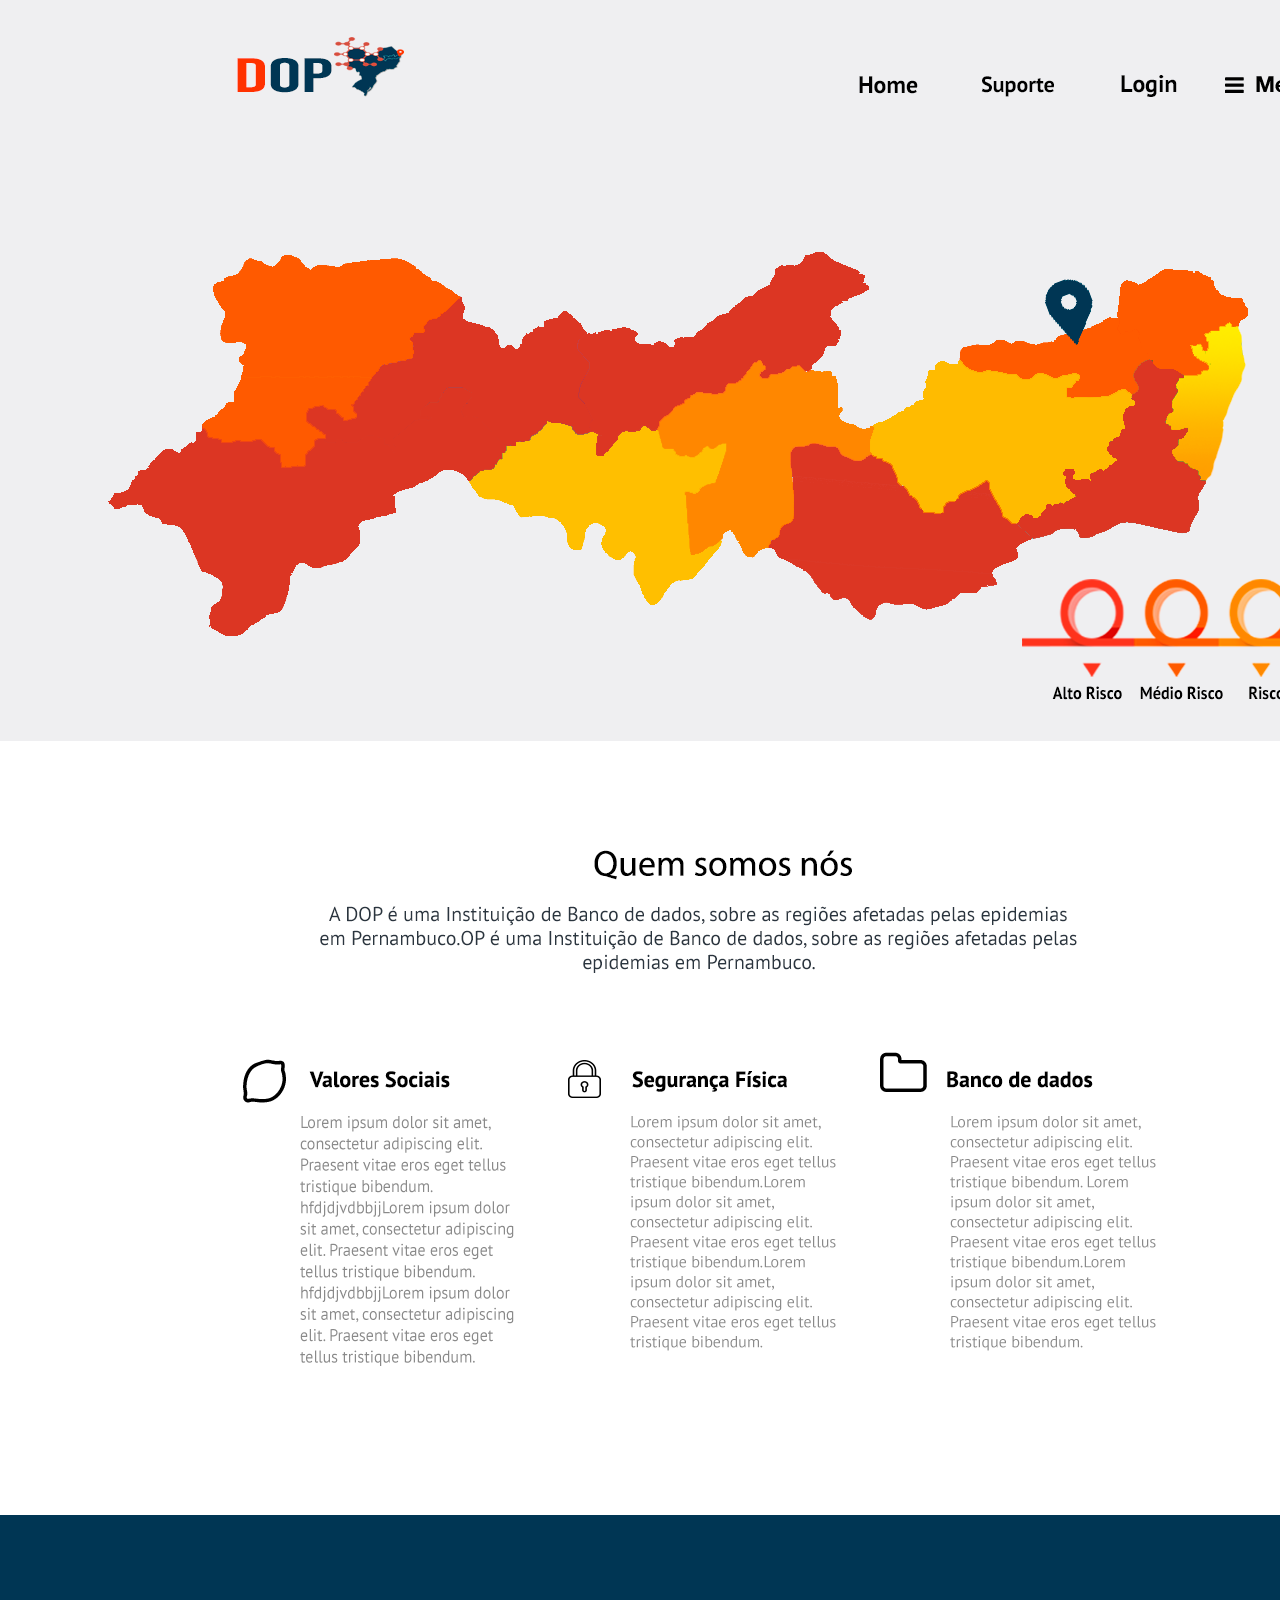
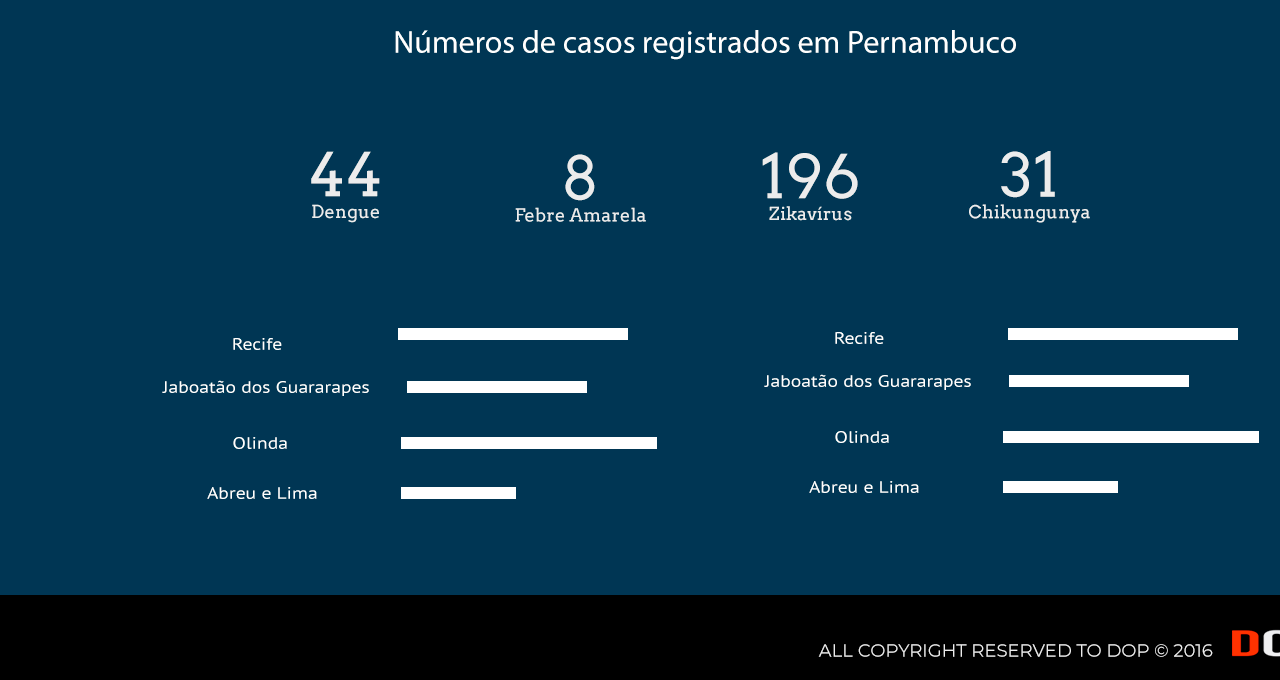
==== Website for the end user/index.html @ 22c0037e "Add files via upload" ====
<!DOCTYPE html>
<html>
  <head>
    <style>
    #bg {
  position: absolute;
  top: 0;
  left: 0;

  min-width: 100%;
  min-height: 100%;
  overflow: visible;
}
    </style>

  </head>
  <body>
    <img src="SITE.png" id="bg" alt="">

  </body>
</html>
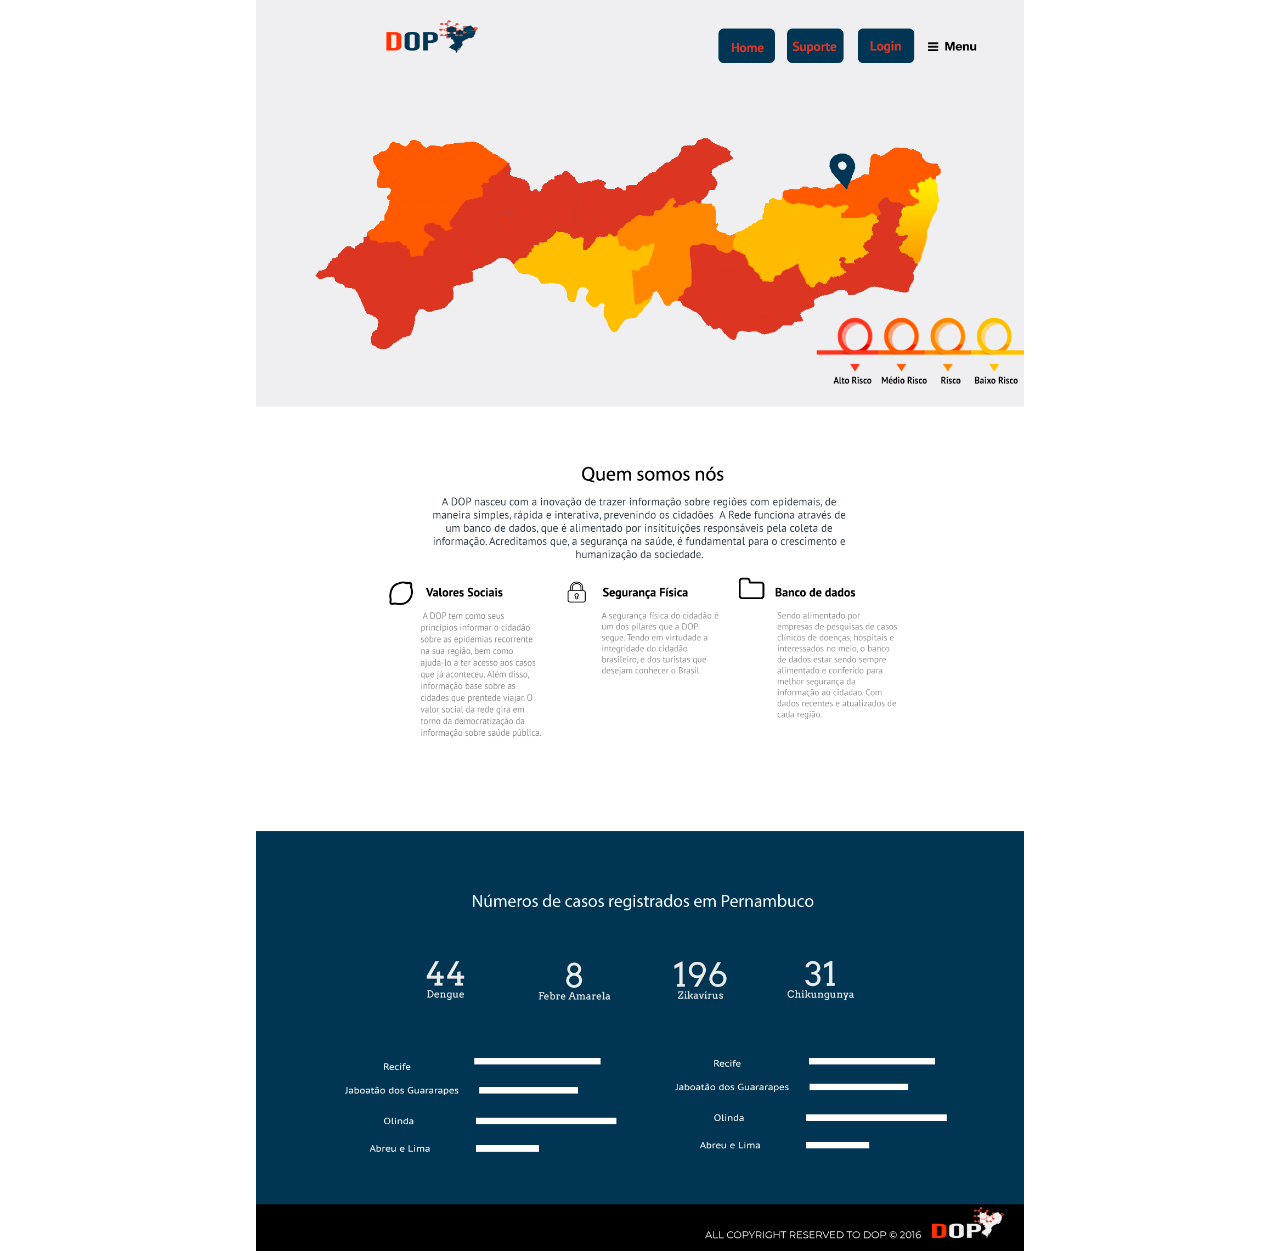
==== commit b4a10f64: "Add files via upload" ====
--- a/Website for the end user/index.html
+++ b/Website for the end user/index.html
@@ -1,20 +1,35 @@
 <!DOCTYPE html>
 <html>
   <head>
+    <title>DOP.</title>
     <style>
     #bg {
+      z-index: -1;
   position: absolute;
   top: 0;
   left: 0;
+  margin-left: 20%;
+  margin-right: 20%;
 
-  min-width: 100%;
+  width: 60%;
   min-height: 100%;
-  overflow: visible;
+}
+  .butt{
+    padding: 30px;
+    float: left;
+
+    margin-left: 60;
+    border-radius: 20px;
+    width: 59px;
+    height: 18px;
+    background-color: rgba(255,255,65,0.5)
 }
     </style>
 
   </head>
   <body>
+
+
     <img src="SITE.png" id="bg" alt="">
 
   </body>
